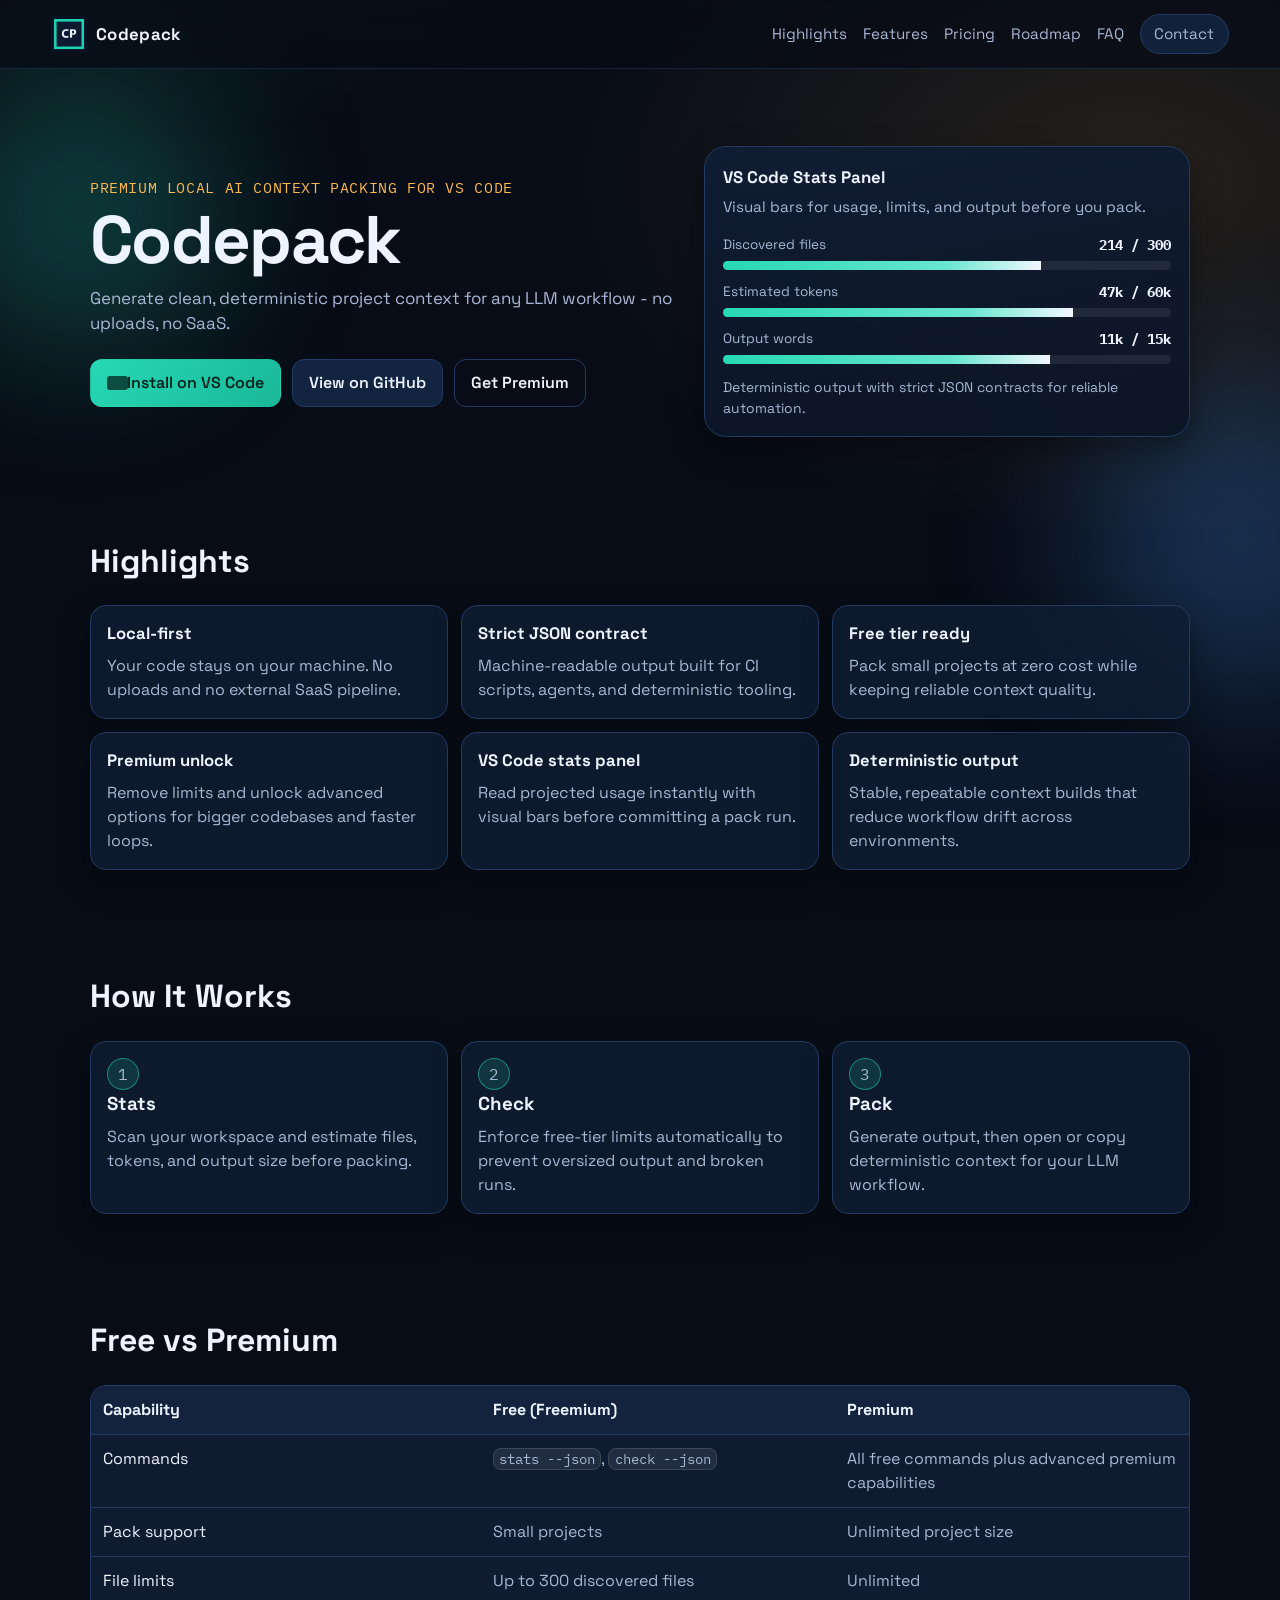
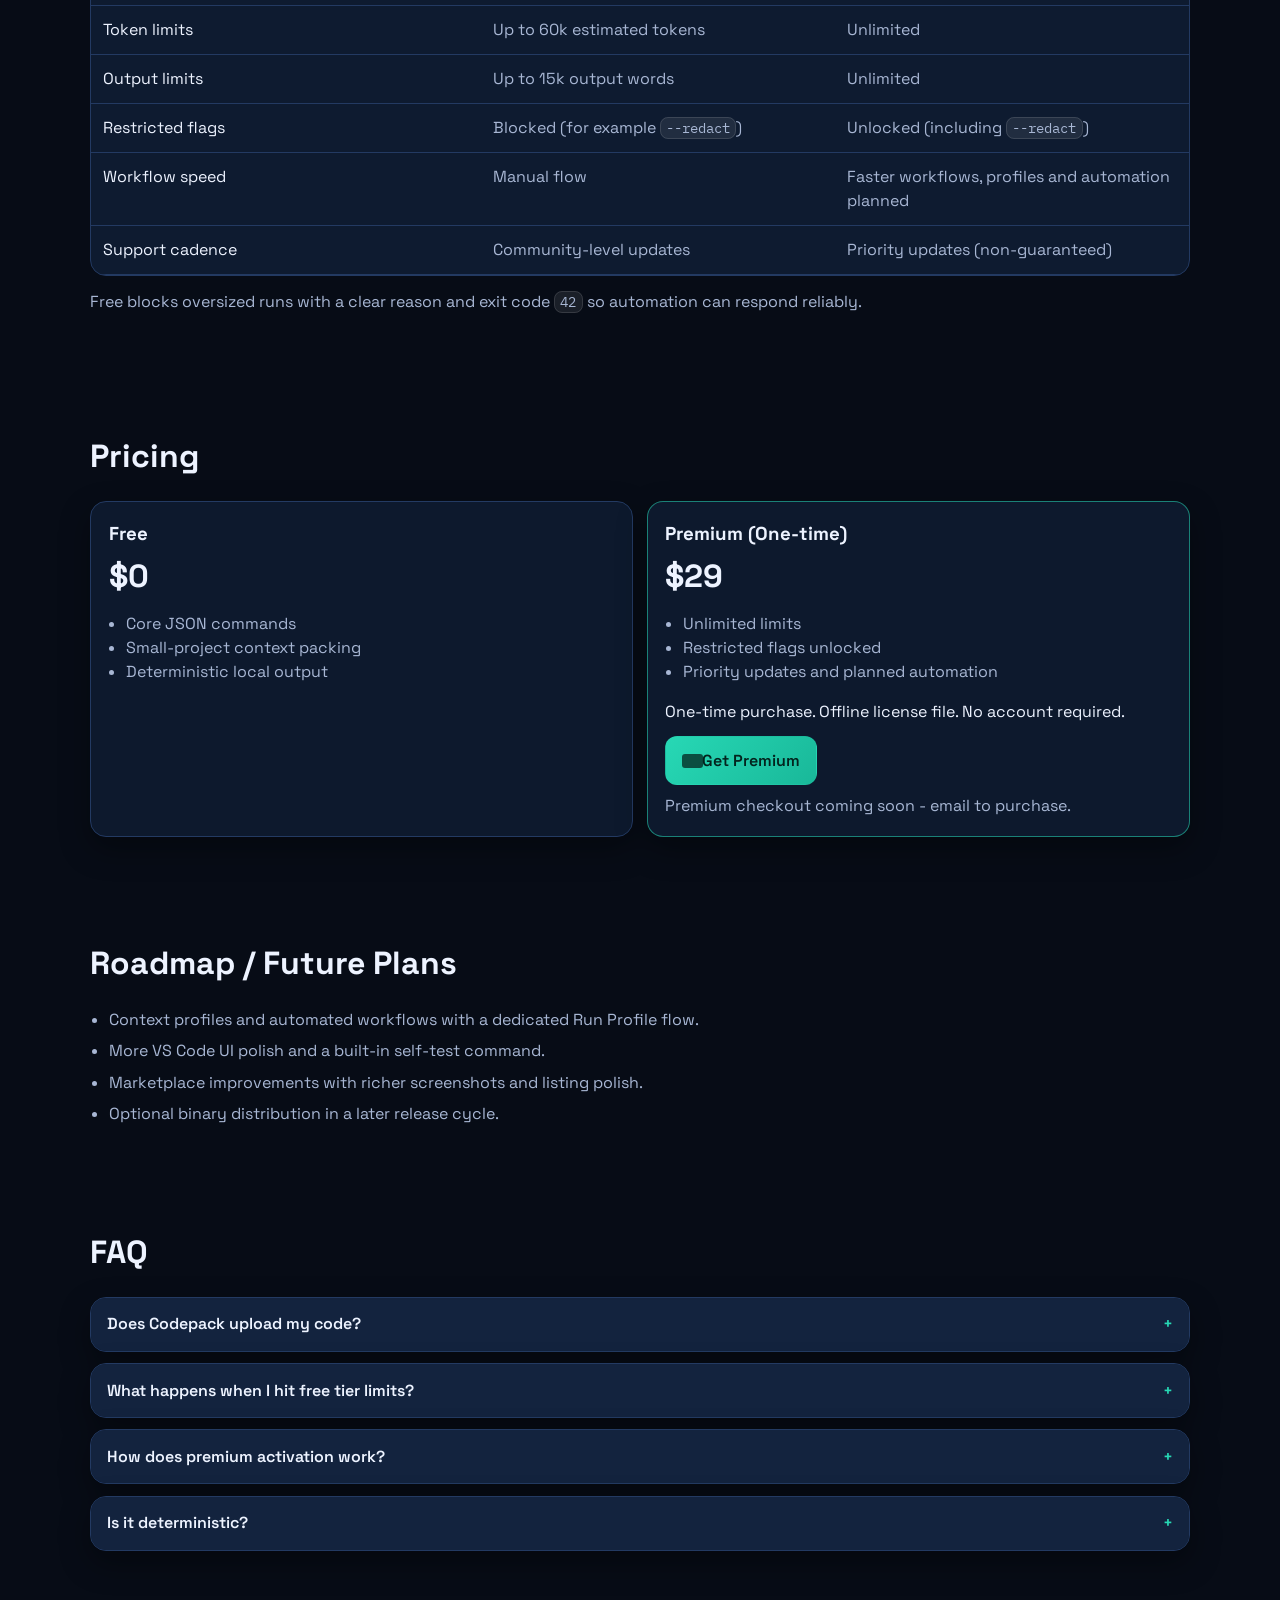
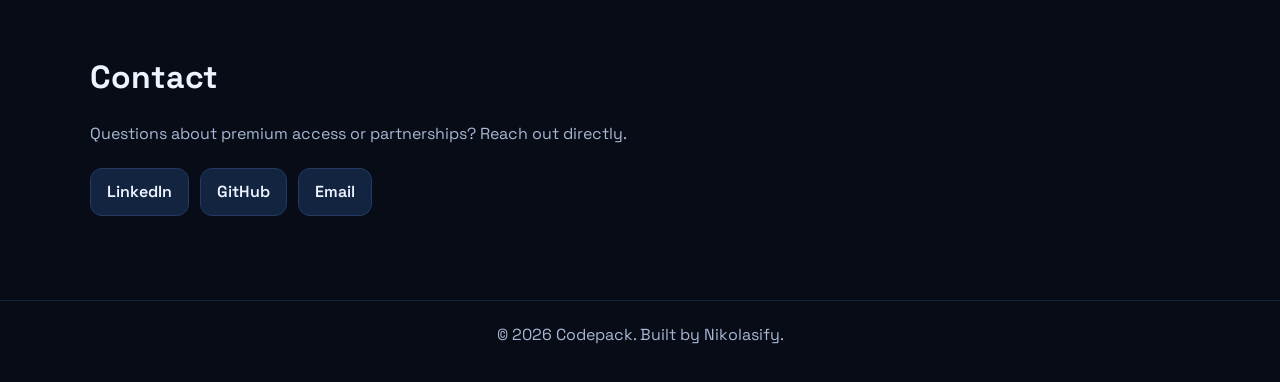
==== index.html @ 04fd418e "feat: initial Codepack landing page" ====
<!doctype html>
<html lang="en">
  <head>
    <meta charset="UTF-8" />
    <meta name="viewport" content="width=device-width, initial-scale=1.0" />
    <title>Codepack - Premium local AI context for VS Code</title>
    <meta
      name="description"
      content="Codepack for VS Code creates clean deterministic AI context locally. No uploads, no SaaS. Start free and unlock premium for unlimited workflows."
    />
    <link rel="canonical" href="https://nikolasifyart.com" />
    <meta property="og:type" content="website" />
    <meta property="og:url" content="https://nikolasifyart.com" />
    <meta property="og:title" content="Codepack - Premium local AI context for VS Code" />
    <meta
      property="og:description"
      content="Generate deterministic project context for any LLM workflow in VS Code. Local-first, automation-friendly, and fast."
    />
    <meta property="og:image" content="https://nikolasifyart.com/assets/og-image.png" />
    <meta name="twitter:card" content="summary_large_image" />
    <meta name="twitter:title" content="Codepack - Premium local AI context for VS Code" />
    <meta
      name="twitter:description"
      content="Premium local AI context packing for VS Code. Free tier available. One-time premium unlock."
    />
    <meta name="twitter:image" content="https://nikolasifyart.com/assets/og-image.png" />
    <link rel="icon" type="image/png" href="/assets/logo.png" />
    <link rel="preconnect" href="https://fonts.googleapis.com" />
    <link rel="preconnect" href="https://fonts.gstatic.com" crossorigin />
    <link
      href="https://fonts.googleapis.com/css2?family=Space+Grotesk:wght@400;500;600;700&family=IBM+Plex+Mono:wght@500;600&display=swap"
      rel="stylesheet"
    />
    <link rel="stylesheet" href="styles.css" />
  </head>
  <body>
    <div class="bg-orb bg-orb-a" aria-hidden="true"></div>
    <div class="bg-orb bg-orb-b" aria-hidden="true"></div>

    <header class="site-header">
      <a class="brand" href="#top" aria-label="Codepack Home">
        <img src="assets/logo.png" alt="Codepack logo" width="36" height="36" />
        <span>Codepack</span>
      </a>
      <nav class="site-nav" aria-label="Primary">
        <a href="#highlights">Highlights</a>
        <a href="#features">Features</a>
        <a href="#pricing">Pricing</a>
        <a href="#roadmap">Roadmap</a>
        <a href="#faq">FAQ</a>
        <a class="nav-cta" href="#contact">Contact</a>
      </nav>
    </header>

    <main id="top">
      <section class="hero container">
        <div>
          <p class="eyebrow">Premium local AI context packing for VS Code</p>
          <h1>Codepack</h1>
          <p class="subtitle">
            Generate clean, deterministic project context for any LLM workflow - no uploads, no SaaS.
          </p>
          <div class="cta-row">
            <a class="btn btn-install" href="https://marketplace.visualstudio.com/" target="_blank" rel="noopener noreferrer">Install on VS Code</a>
            <a class="btn btn-secondary" href="https://github.com/nikolasifyArt/Codepack" target="_blank" rel="noopener noreferrer">View on GitHub</a>
            <a class="btn btn-ghost" href="#pricing">Get Premium</a>
          </div>
        </div>

        <aside class="stats-card" aria-label="Codepack usage panel preview">
          <h2>VS Code Stats Panel</h2>
          <p>Visual bars for usage, limits, and output before you pack.</p>

          <div class="stat-row">
            <div class="stat-meta"><span>Discovered files</span><strong>214 / 300</strong></div>
            <div class="bar"><span style="width: 71%"></span></div>
          </div>
          <div class="stat-row">
            <div class="stat-meta"><span>Estimated tokens</span><strong>47k / 60k</strong></div>
            <div class="bar"><span style="width: 78%"></span></div>
          </div>
          <div class="stat-row">
            <div class="stat-meta"><span>Output words</span><strong>11k / 15k</strong></div>
            <div class="bar"><span style="width: 73%"></span></div>
          </div>
          <div class="panel-note">Deterministic output with strict JSON contracts for reliable automation.</div>
        </aside>
      </section>

      <section id="highlights" class="container section">
        <h2>Highlights</h2>
        <div class="card-grid">
          <article class="card">
            <h3>Local-first</h3>
            <p>Your code stays on your machine. No uploads and no external SaaS pipeline.</p>
          </article>
          <article class="card">
            <h3>Strict JSON contract</h3>
            <p>Machine-readable output built for CI scripts, agents, and deterministic tooling.</p>
          </article>
          <article class="card">
            <h3>Free tier ready</h3>
            <p>Pack small projects at zero cost while keeping reliable context quality.</p>
          </article>
          <article class="card">
            <h3>Premium unlock</h3>
            <p>Remove limits and unlock advanced options for bigger codebases and faster loops.</p>
          </article>
          <article class="card">
            <h3>VS Code stats panel</h3>
            <p>Read projected usage instantly with visual bars before committing a pack run.</p>
          </article>
          <article class="card">
            <h3>Deterministic output</h3>
            <p>Stable, repeatable context builds that reduce workflow drift across environments.</p>
          </article>
        </div>
      </section>

      <section id="how-it-works" class="container section">
        <h2>How It Works</h2>
        <div class="steps">
          <article class="step">
            <p class="step-number">1</p>
            <h3>Stats</h3>
            <p>Scan your workspace and estimate files, tokens, and output size before packing.</p>
          </article>
          <article class="step">
            <p class="step-number">2</p>
            <h3>Check</h3>
            <p>Enforce free-tier limits automatically to prevent oversized output and broken runs.</p>
          </article>
          <article class="step">
            <p class="step-number">3</p>
            <h3>Pack</h3>
            <p>Generate output, then open or copy deterministic context for your LLM workflow.</p>
          </article>
        </div>
      </section>

      <section id="features" class="container section">
        <h2>Free vs Premium</h2>
        <div class="comparison" role="table" aria-label="Codepack plans comparison">
          <div class="comparison-head" role="rowgroup">
            <div role="columnheader">Capability</div>
            <div role="columnheader">Free (Freemium)</div>
            <div role="columnheader">Premium</div>
          </div>
          <div class="comparison-row" role="row">
            <div role="cell">Commands</div>
            <div role="cell"><code>stats --json</code>, <code>check --json</code></div>
            <div role="cell">All free commands plus advanced premium capabilities</div>
          </div>
          <div class="comparison-row" role="row">
            <div role="cell">Pack support</div>
            <div role="cell">Small projects</div>
            <div role="cell">Unlimited project size</div>
          </div>
          <div class="comparison-row" role="row">
            <div role="cell">File limits</div>
            <div role="cell">Up to 300 discovered files</div>
            <div role="cell">Unlimited</div>
          </div>
          <div class="comparison-row" role="row">
            <div role="cell">Token limits</div>
            <div role="cell">Up to 60k estimated tokens</div>
            <div role="cell">Unlimited</div>
          </div>
          <div class="comparison-row" role="row">
            <div role="cell">Output limits</div>
            <div role="cell">Up to 15k output words</div>
            <div role="cell">Unlimited</div>
          </div>
          <div class="comparison-row" role="row">
            <div role="cell">Restricted flags</div>
            <div role="cell">Blocked (for example <code>--redact</code>)</div>
            <div role="cell">Unlocked (including <code>--redact</code>)</div>
          </div>
          <div class="comparison-row" role="row">
            <div role="cell">Workflow speed</div>
            <div role="cell">Manual flow</div>
            <div role="cell">Faster workflows, profiles and automation planned</div>
          </div>
          <div class="comparison-row" role="row">
            <div role="cell">Support cadence</div>
            <div role="cell">Community-level updates</div>
            <div role="cell">Priority updates (non-guaranteed)</div>
          </div>
        </div>
        <p class="feature-note">
          Free blocks oversized runs with a clear reason and exit code <code>42</code> so automation can respond reliably.
        </p>
      </section>

      <section id="pricing" class="container section">
        <h2>Pricing</h2>
        <div class="pricing-grid">
          <article class="pricing-card">
            <h3>Free</h3>
            <p class="price">$0</p>
            <ul>
              <li>Core JSON commands</li>
              <li>Small-project context packing</li>
              <li>Deterministic local output</li>
            </ul>
          </article>
          <article class="pricing-card pricing-card-premium">
            <h3>Premium (One-time)</h3>
            <p class="price">$29</p>
            <ul>
              <li>Unlimited limits</li>
              <li>Restricted flags unlocked</li>
              <li>Priority updates and planned automation</li>
            </ul>
            <p class="pricing-note">One-time purchase. Offline license file. No account required.</p>
            <a class="btn btn-install" href="#contact">Get Premium</a>
            <p class="coming-soon">Premium checkout coming soon - email to purchase.</p>
          </article>
        </div>
      </section>

      <section id="roadmap" class="container section">
        <h2>Roadmap / Future Plans</h2>
        <ul class="roadmap-list">
          <li>Context profiles and automated workflows with a dedicated Run Profile flow.</li>
          <li>More VS Code UI polish and a built-in self-test command.</li>
          <li>Marketplace improvements with richer screenshots and listing polish.</li>
          <li>Optional binary distribution in a later release cycle.</li>
        </ul>
      </section>

      <section id="faq" class="container section">
        <h2>FAQ</h2>
        <div class="faq-list">
          <article class="faq-item">
            <button class="faq-question" aria-expanded="false">Does Codepack upload my code?</button>
            <div class="faq-answer" hidden>
              <p>No. Codepack runs local-only workflows and does not upload project files to a SaaS backend.</p>
            </div>
          </article>
          <article class="faq-item">
            <button class="faq-question" aria-expanded="false">What happens when I hit free tier limits?</button>
            <div class="faq-answer" hidden>
              <p>The run is blocked with a clear reason so you can adjust scope or upgrade to premium.</p>
            </div>
          </article>
          <article class="faq-item">
            <button class="faq-question" aria-expanded="false">How does premium activation work?</button>
            <div class="faq-answer" hidden>
              <p>Premium uses an offline signed license file that activates locally on your machine.</p>
            </div>
          </article>
          <article class="faq-item">
            <button class="faq-question" aria-expanded="false">Is it deterministic?</button>
            <div class="faq-answer" hidden>
              <p>Yes. Codepack focuses on deterministic context output designed for repeatable automation.</p>
            </div>
          </article>
        </div>
      </section>

      <section id="contact" class="container section">
        <h2>Contact</h2>
        <p class="contact-copy">Questions about premium access or partnerships? Reach out directly.</p>
        <div class="cta-row">
          <a class="btn btn-secondary" href="https://www.linkedin.com/in/nikolasifyart/" target="_blank" rel="noopener noreferrer">LinkedIn</a>
          <a class="btn btn-secondary" href="https://github.com/nikolasifyArt" target="_blank" rel="noopener noreferrer">GitHub</a>
          <a class="btn btn-secondary" href="mailto:nikolasify@nikolasifyart.com">Email</a>
        </div>
      </section>
    </main>

    <footer class="site-footer">
      <p>&copy; <span id="year"></span> Codepack. Built by Nikolasify.</p>
    </footer>

    <script src="script.js"></script>
  </body>
</html>
---- styles.css ----
:root {
  --bg: #070c16;
  --bg-soft: #0e1729;
  --panel: #101d34;
  --panel-2: #132440;
  --text: #edf3ff;
  --muted: #a8b7d4;
  --line: #233a62;
  --brand: #27d8b5;
  --brand-strong: #19b899;
  --accent: #ffb84d;
  --shadow: 0 12px 30px rgba(0, 0, 0, 0.35);
  --radius-lg: 22px;
  --radius-md: 16px;
}

* {
  box-sizing: border-box;
}

html {
  scroll-behavior: smooth;
}

body {
  margin: 0;
  min-height: 100vh;
  background:
    radial-gradient(1200px 700px at 12% -10%, rgba(39, 216, 181, 0.17), transparent 70%),
    radial-gradient(800px 500px at 88% 5%, rgba(255, 184, 77, 0.12), transparent 72%),
    var(--bg);
  color: var(--text);
  font-family: "Space Grotesk", "Trebuchet MS", "Segoe UI", sans-serif;
  line-height: 1.5;
}

.bg-orb {
  position: fixed;
  z-index: -1;
  border-radius: 999px;
  filter: blur(80px);
  opacity: 0.25;
}

.bg-orb-a {
  width: 280px;
  height: 280px;
  top: 8%;
  left: -60px;
  background: var(--brand);
}

.bg-orb-b {
  width: 320px;
  height: 320px;
  right: -120px;
  top: 42%;
  background: #4d9fff;
}

img {
  max-width: 100%;
  display: block;
}

a {
  color: inherit;
  text-decoration: none;
}

.container {
  width: min(1100px, 92vw);
  margin: 0 auto;
}

.section {
  padding: 3.2rem 0;
}

.section h2 {
  margin: 0 0 1.3rem;
  font-size: clamp(1.5rem, 2.6vw, 2rem);
}

.site-header {
  position: sticky;
  top: 0;
  backdrop-filter: blur(16px);
  background: rgba(7, 12, 22, 0.72);
  border-bottom: 1px solid rgba(35, 58, 98, 0.55);
  display: flex;
  align-items: center;
  justify-content: space-between;
  padding: 0.9rem 4vw;
  z-index: 40;
}

.brand {
  display: inline-flex;
  align-items: center;
  gap: 0.55rem;
  font-weight: 700;
  letter-spacing: 0.02em;
}

.brand span {
  font-size: 1.05rem;
}

.site-nav {
  display: none;
  gap: 1rem;
  align-items: center;
  font-size: 0.95rem;
}

.site-nav a {
  color: var(--muted);
  transition: color 0.2s ease;
}

.site-nav a:hover,
.site-nav a:focus-visible {
  color: var(--text);
}

.nav-cta {
  padding: 0.46rem 0.85rem;
  border-radius: 999px;
  border: 1px solid var(--line);
  background: rgba(19, 36, 64, 0.9);
}

.hero {
  padding: 4.8rem 0 3rem;
  display: grid;
  gap: 1.7rem;
}

.eyebrow {
  margin: 0;
  color: var(--accent);
  font-size: 0.95rem;
  font-family: "IBM Plex Mono", "Consolas", monospace;
  letter-spacing: 0.04em;
  text-transform: uppercase;
}

h1 {
  margin: 0.35rem 0 0.65rem;
  font-size: clamp(2.2rem, 7vw, 4.2rem);
  line-height: 1.05;
  letter-spacing: -0.025em;
}

.subtitle {
  margin: 0;
  max-width: 55ch;
  color: var(--muted);
  font-size: 1.06rem;
}

.cta-row {
  margin-top: 1.4rem;
  display: flex;
  flex-wrap: wrap;
  gap: 0.7rem;
}

.btn {
  display: inline-flex;
  align-items: center;
  justify-content: center;
  gap: 0.35rem;
  padding: 0.7rem 1rem;
  border-radius: 12px;
  border: 1px solid transparent;
  font-weight: 600;
  transition: transform 0.2s ease, border-color 0.2s ease, background 0.2s ease;
}

.btn:hover,
.btn:focus-visible {
  transform: translateY(-1px);
}

.btn-install {
  background: linear-gradient(130deg, var(--brand), var(--brand-strong));
  color: #03231d;
}

.btn-install::before {
  content: "";
  width: 14px;
  height: 14px;
  border-radius: 3px;
  background: #03231d;
  box-shadow: 7px 0 0 #03231d;
  opacity: 0.75;
}

.btn-secondary {
  background: var(--panel-2);
  border-color: var(--line);
}

.btn-ghost {
  border-color: var(--line);
  color: var(--text);
}

.stats-card {
  border: 1px solid var(--line);
  background: linear-gradient(170deg, rgba(16, 29, 52, 0.95), rgba(11, 21, 37, 0.95));
  border-radius: var(--radius-lg);
  padding: 1.1rem;
  box-shadow: var(--shadow);
}

.stats-card h2 {
  margin: 0;
  font-size: 1.05rem;
}

.stats-card p {
  margin: 0.38rem 0 1rem;
  color: var(--muted);
  font-size: 0.95rem;
}

.stat-row {
  margin-bottom: 0.75rem;
}

.stat-meta {
  display: flex;
  justify-content: space-between;
  gap: 1rem;
  font-size: 0.85rem;
  margin-bottom: 0.36rem;
  color: var(--muted);
}

.stat-meta strong {
  color: var(--text);
  font-family: "IBM Plex Mono", "Consolas", monospace;
}

.bar {
  width: 100%;
  background: rgba(255, 255, 255, 0.08);
  border-radius: 999px;
  overflow: hidden;
  height: 9px;
}

.bar span {
  display: block;
  height: 100%;
  background: linear-gradient(90deg, var(--brand), #67e6cf 70%, #f4f7ff);
}

.panel-note {
  margin-top: 0.8rem;
  color: var(--muted);
  font-size: 0.87rem;
}

.card-grid {
  display: grid;
  grid-template-columns: 1fr;
  gap: 0.85rem;
}

.card,
.step,
.pricing-card,
.faq-item {
  border-radius: var(--radius-md);
  border: 1px solid var(--line);
  background: rgba(16, 29, 52, 0.8);
  box-shadow: var(--shadow);
}

.card {
  padding: 1rem;
}

.card h3 {
  margin: 0 0 0.4rem;
  font-size: 1.04rem;
}

.card p {
  margin: 0;
  color: var(--muted);
}

.steps {
  display: grid;
  gap: 0.85rem;
}

.step {
  padding: 1rem;
}

.step-number {
  width: 32px;
  height: 32px;
  margin: 0 0 0.7rem;
  border-radius: 999px;
  display: grid;
  place-items: center;
  background: rgba(39, 216, 181, 0.15);
  border: 1px solid rgba(39, 216, 181, 0.5);
  color: var(--brand);
  font-family: "IBM Plex Mono", "Consolas", monospace;
}

.step h3 {
  margin: 0 0 0.45rem;
}

.step p {
  margin: 0;
  color: var(--muted);
}

.comparison {
  border: 1px solid var(--line);
  border-radius: var(--radius-md);
  overflow: hidden;
  background: rgba(16, 29, 52, 0.9);
}

.comparison-head,
.comparison-row {
  display: grid;
  grid-template-columns: 1.1fr 1fr 1fr;
}

.comparison-head > div,
.comparison-row > div {
  padding: 0.75rem;
  border-bottom: 1px solid var(--line);
}

.comparison-head {
  font-weight: 700;
  background: rgba(19, 36, 64, 0.95);
}

.comparison-row > div:nth-child(2),
.comparison-row > div:nth-child(3) {
  color: var(--muted);
}

code {
  font-family: "IBM Plex Mono", "Consolas", monospace;
  font-size: 0.88em;
  background: rgba(255, 255, 255, 0.08);
  border: 1px solid rgba(255, 255, 255, 0.12);
  border-radius: 8px;
  padding: 0.05rem 0.34rem;
}

.feature-note {
  margin-top: 0.85rem;
  color: var(--muted);
}

.pricing-grid {
  display: grid;
  gap: 0.85rem;
}

.pricing-card {
  padding: 1.1rem;
}

.pricing-card h3 {
  margin: 0;
}

.price {
  margin: 0.3rem 0 0.7rem;
  font-size: 2rem;
  font-weight: 700;
}

.pricing-card ul {
  margin: 0;
  padding-left: 1.1rem;
  color: var(--muted);
}

.pricing-note {
  color: var(--text);
  margin-top: 1rem;
  margin-bottom: 0.8rem;
}

.pricing-card-premium {
  border-color: rgba(39, 216, 181, 0.55);
}

.coming-soon {
  margin-top: 0.6rem;
  margin-bottom: 0;
  color: var(--muted);
}

.roadmap-list {
  margin: 0;
  padding-left: 1.2rem;
  color: var(--muted);
}

.roadmap-list li + li {
  margin-top: 0.45rem;
}

.faq-list {
  display: grid;
  gap: 0.72rem;
}

.faq-item {
  overflow: hidden;
}

.faq-question {
  width: 100%;
  border: 0;
  background: rgba(19, 36, 64, 0.95);
  color: var(--text);
  text-align: left;
  padding: 0.9rem 1rem;
  font: inherit;
  font-weight: 600;
  cursor: pointer;
}

.faq-question::after {
  content: "+";
  float: right;
  color: var(--brand);
  transition: transform 0.2s ease;
}

.faq-question[aria-expanded="true"]::after {
  transform: rotate(45deg);
}

.faq-answer {
  padding: 0 1rem 0.95rem;
  color: var(--muted);
}

.faq-answer p {
  margin: 0;
}

.contact-copy {
  margin: 0;
  color: var(--muted);
}

.site-footer {
  border-top: 1px solid rgba(35, 58, 98, 0.55);
  margin-top: 2rem;
  padding: 1.4rem 4vw 2.2rem;
  color: var(--muted);
}

.site-footer p {
  margin: 0;
  text-align: center;
}

@media (min-width: 760px) {
  .site-nav {
    display: flex;
  }

  .hero {
    grid-template-columns: 1.1fr 0.9fr;
    align-items: center;
    gap: 1.3rem;
  }

  .card-grid {
    grid-template-columns: repeat(2, minmax(0, 1fr));
  }

  .steps {
    grid-template-columns: repeat(3, minmax(0, 1fr));
  }

  .pricing-grid {
    grid-template-columns: repeat(2, minmax(0, 1fr));
  }
}

@media (min-width: 1024px) {
  .card-grid {
    grid-template-columns: repeat(3, minmax(0, 1fr));
  }
}
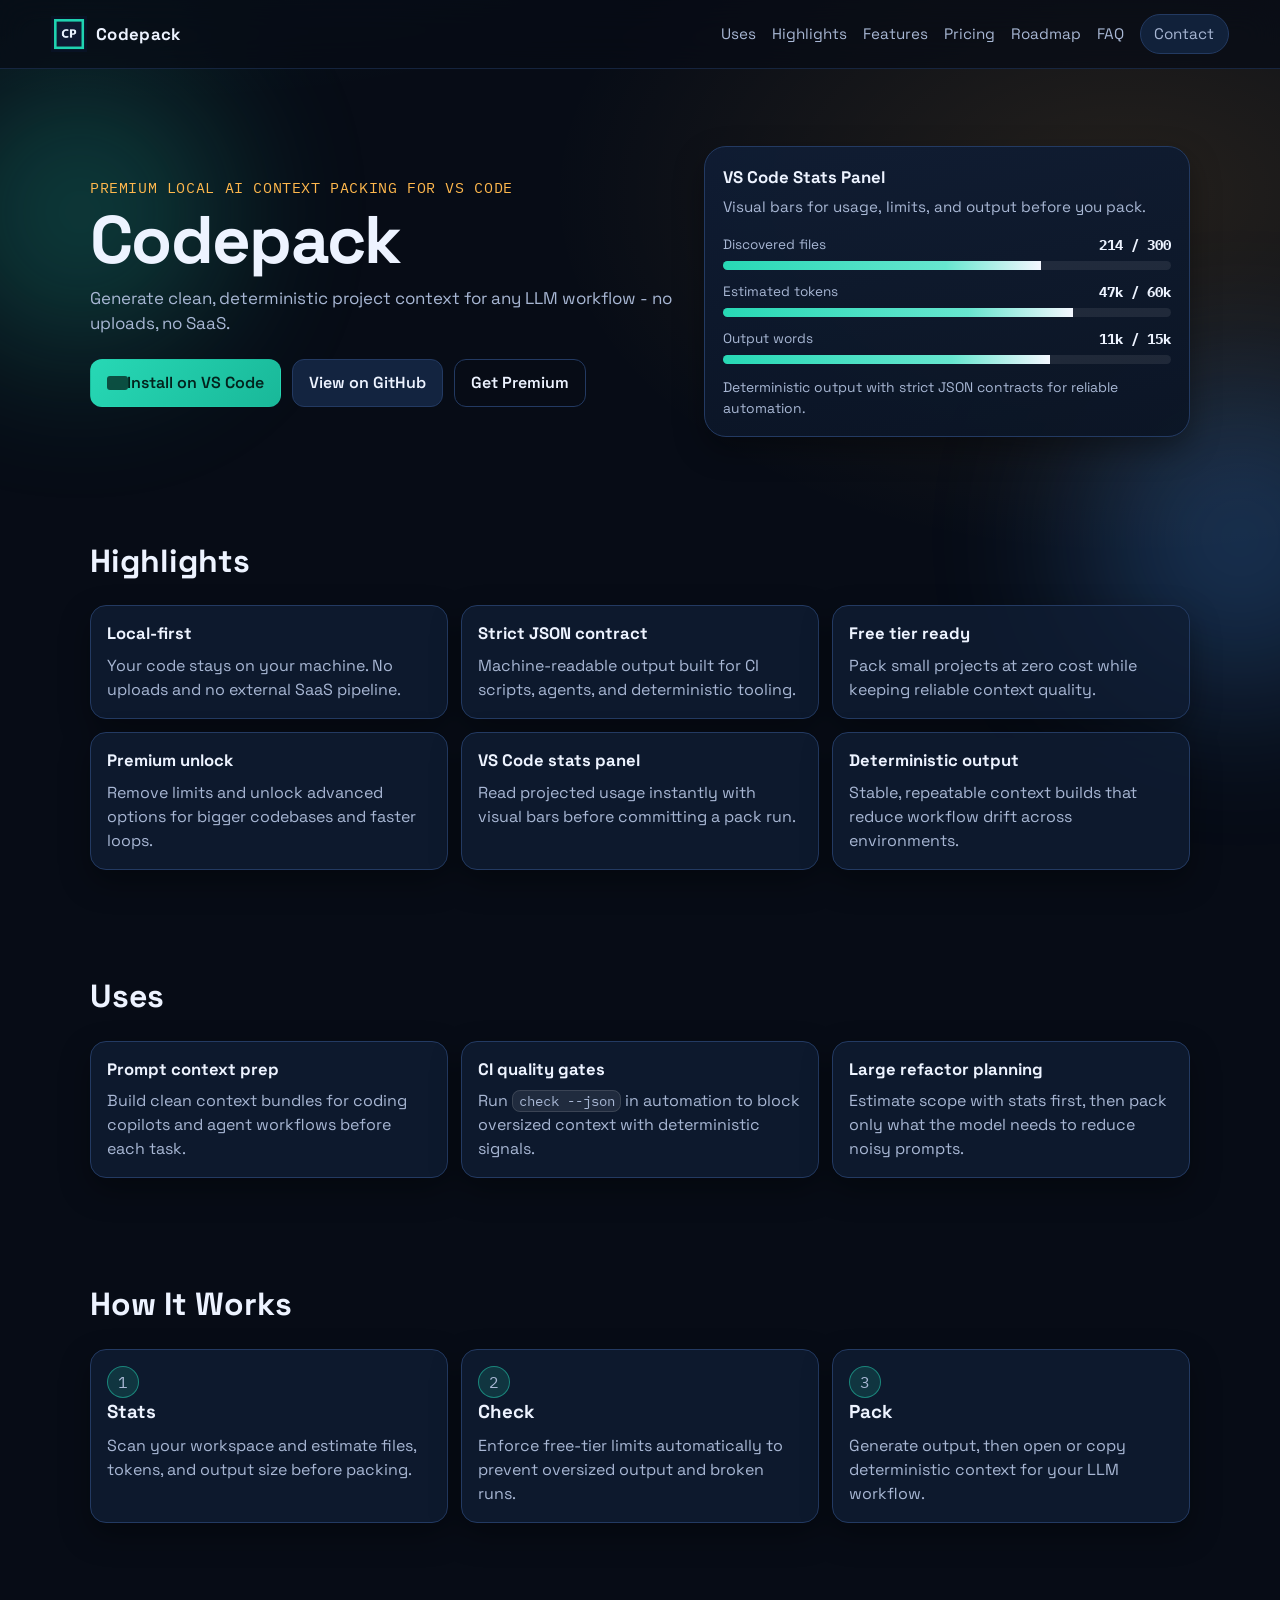
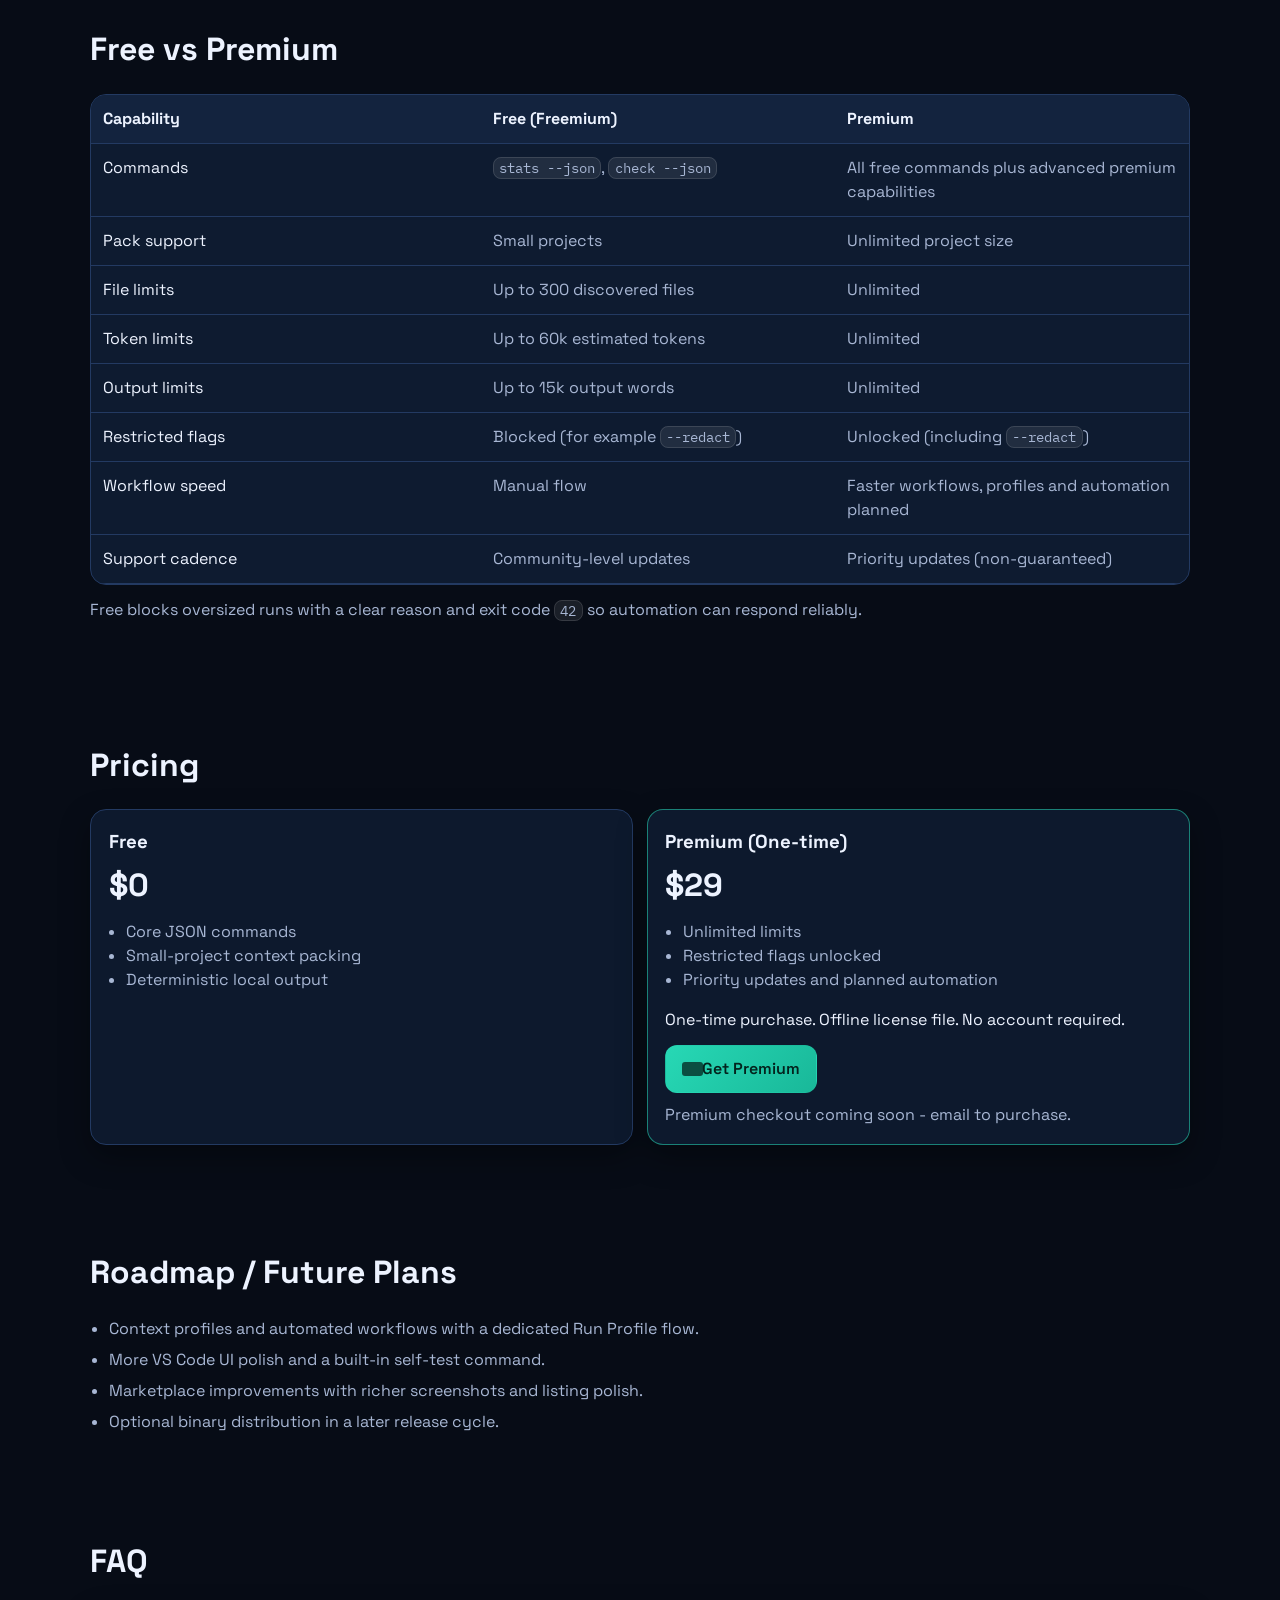
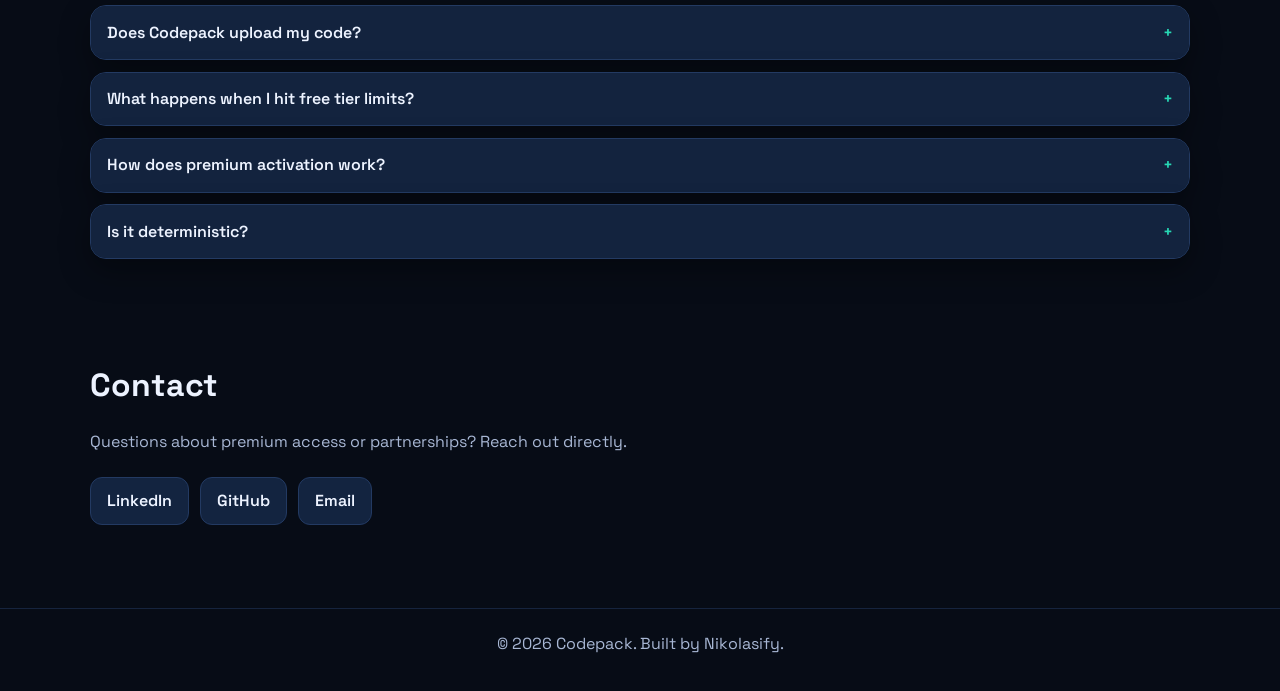
==== commit 0bad83aa: "feat: add explicit uses section to landing page" ====
--- a/index.html
+++ b/index.html
@@ -43,6 +43,7 @@
         <span>Codepack</span>
       </a>
       <nav class="site-nav" aria-label="Primary">
+        <a href="#uses">Uses</a>
         <a href="#highlights">Highlights</a>
         <a href="#features">Features</a>
         <a href="#pricing">Pricing</a>
@@ -117,6 +118,24 @@
         </div>
       </section>
 
+      <section id="uses" class="container section">
+        <h2>Uses</h2>
+        <div class="card-grid">
+          <article class="card">
+            <h3>Prompt context prep</h3>
+            <p>Build clean context bundles for coding copilots and agent workflows before each task.</p>
+          </article>
+          <article class="card">
+            <h3>CI quality gates</h3>
+            <p>Run <code>check --json</code> in automation to block oversized context with deterministic signals.</p>
+          </article>
+          <article class="card">
+            <h3>Large refactor planning</h3>
+            <p>Estimate scope with stats first, then pack only what the model needs to reduce noisy prompts.</p>
+          </article>
+        </div>
+      </section>
+
       <section id="how-it-works" class="container section">
         <h2>How It Works</h2>
         <div class="steps">
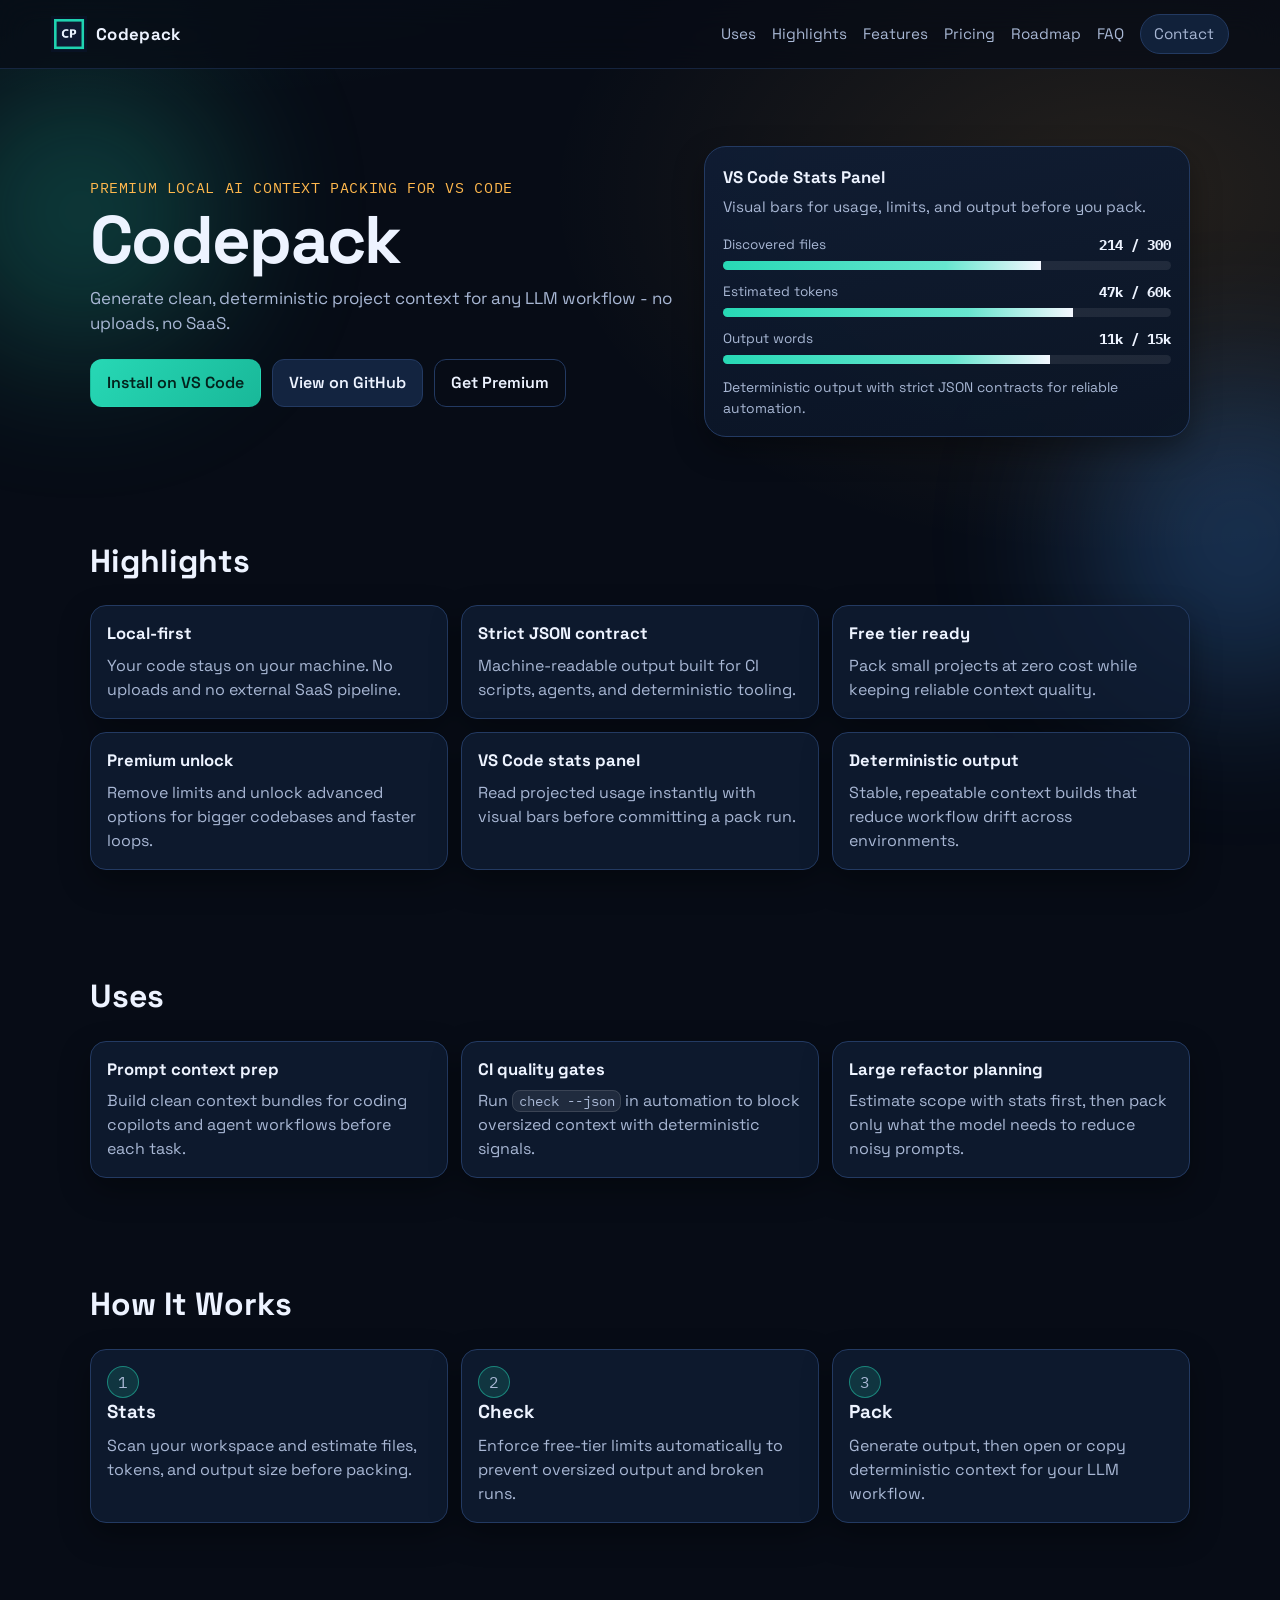
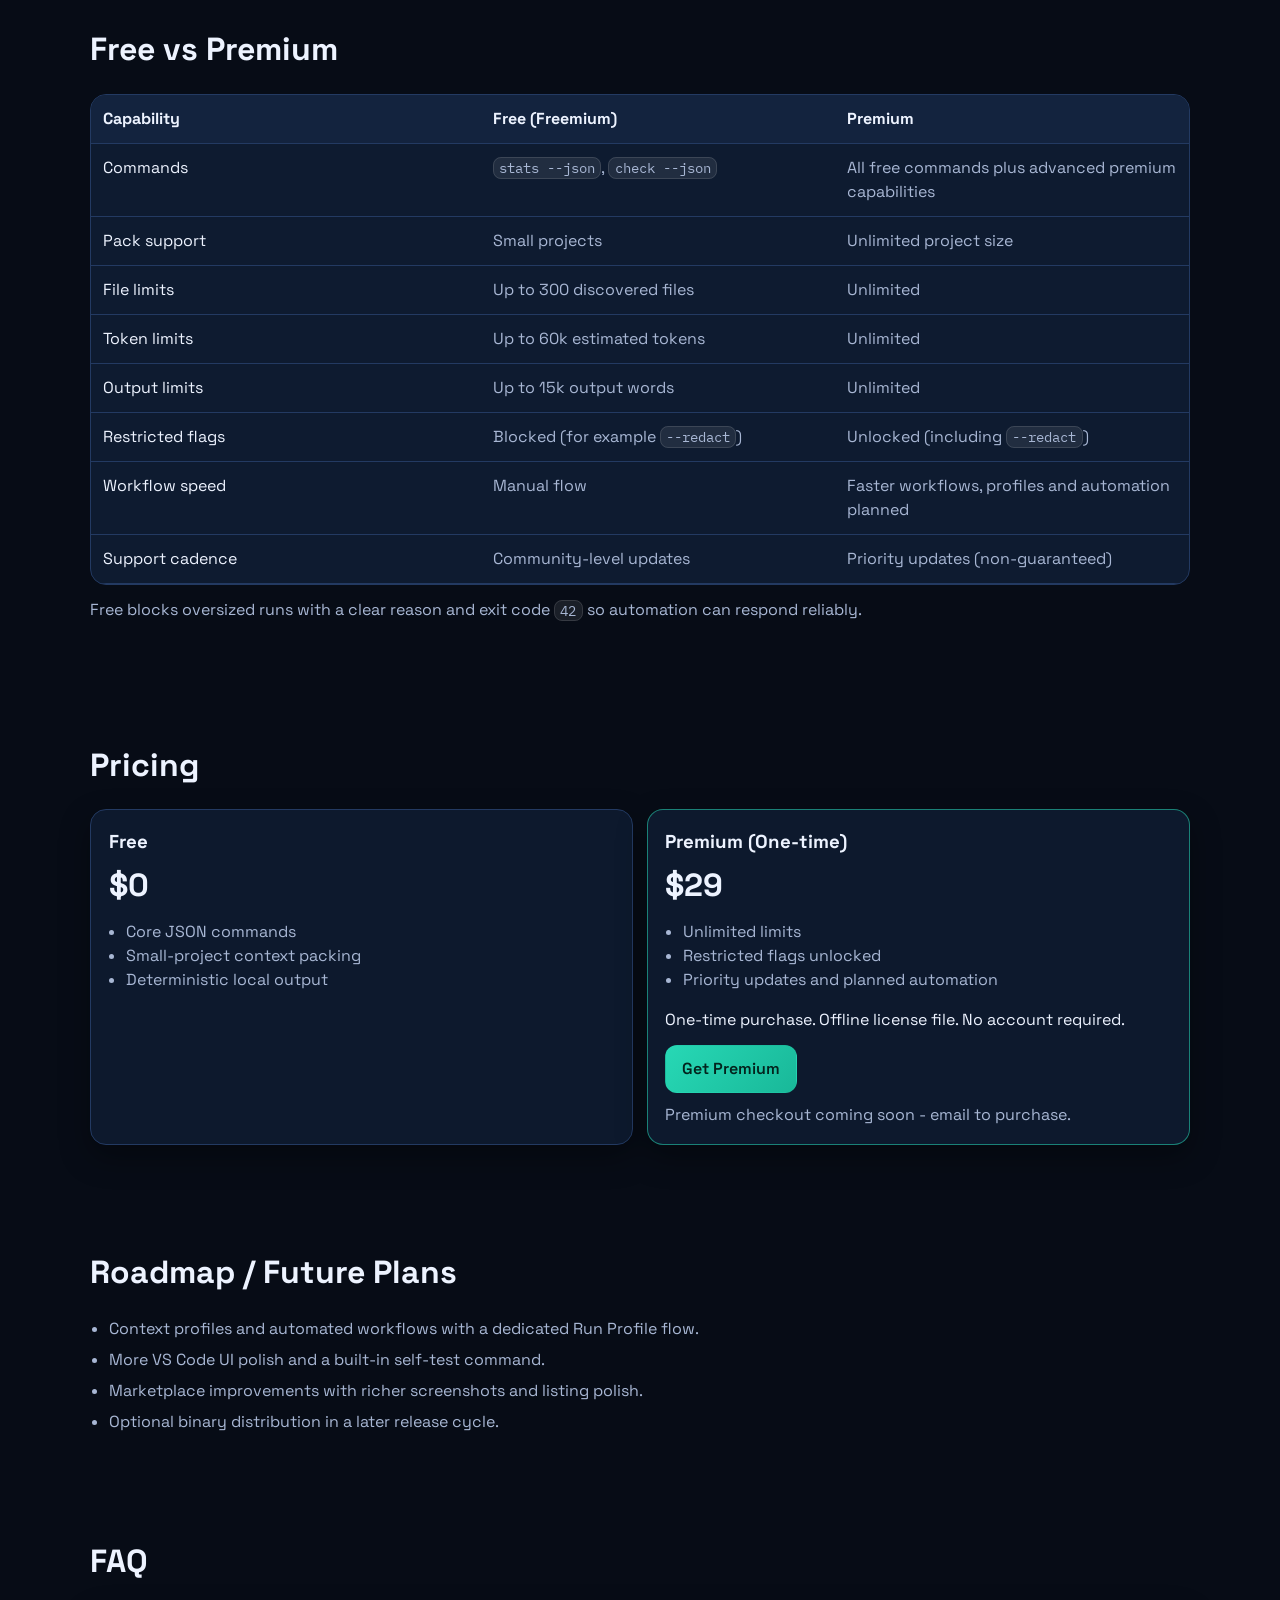
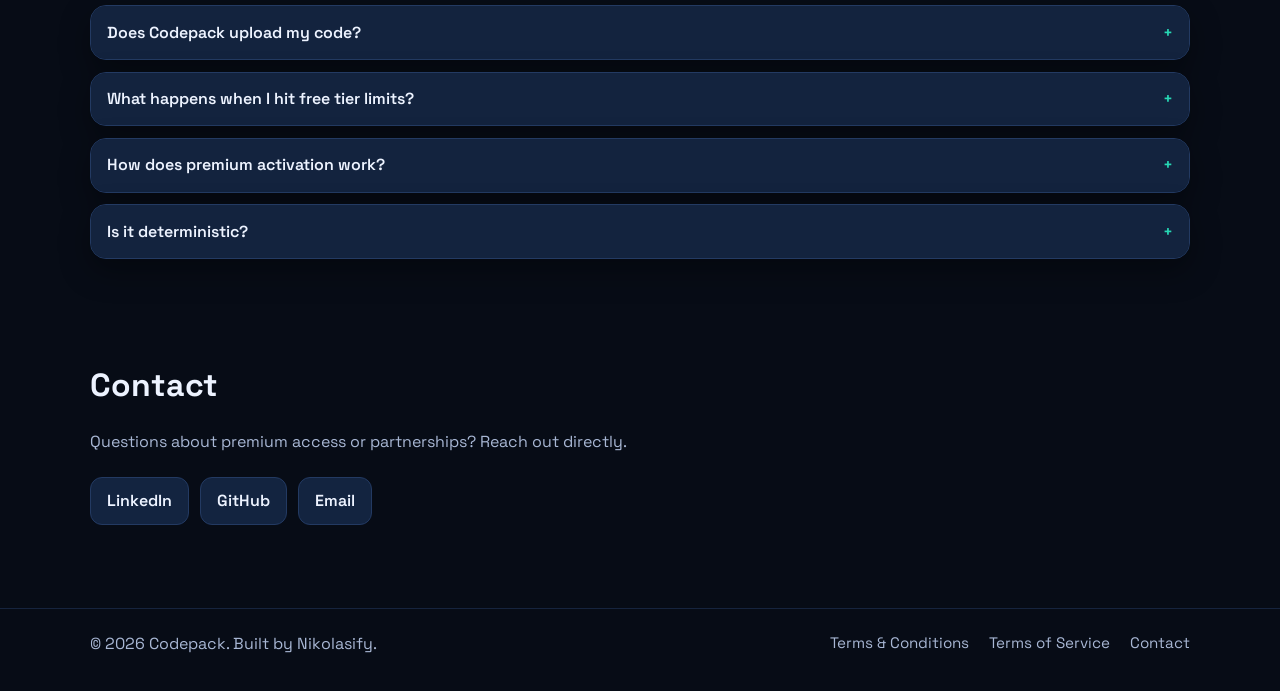
==== commit a3165aa1: "feat: add legal policy pages" ====
--- a/index.html
+++ b/index.html
@@ -290,7 +290,14 @@
     </main>
 
     <footer class="site-footer">
-      <p>&copy; <span id="year"></span> Codepack. Built by Nikolasify.</p>
+      <div class="site-footer-inner container">
+        <p>&copy; <span id="year"></span> Codepack. Built by Nikolasify.</p>
+        <nav class="footer-links" aria-label="Legal">
+          <a href="/terms-and-conditions/">Terms &amp; Conditions</a>
+          <a href="/terms-of-service/">Terms of Service</a>
+          <a href="#contact">Contact</a>
+        </nav>
+      </div>
     </footer>
 
     <script src="script.js"></script>
--- a/styles.css
+++ b/styles.css
@@ -189,16 +189,6 @@
   color: #03231d;
 }
 
-.btn-install::before {
-  content: "";
-  width: 14px;
-  height: 14px;
-  border-radius: 3px;
-  background: #03231d;
-  box-shadow: 7px 0 0 #03231d;
-  opacity: 0.75;
-}
-
 .btn-secondary {
   background: var(--panel-2);
   border-color: var(--line);
@@ -474,9 +464,158 @@
   color: var(--muted);
 }
 
+.site-footer-inner {
+  display: flex;
+  flex-direction: column;
+  gap: 0.85rem;
+  align-items: center;
+}
+
 .site-footer p {
   margin: 0;
   text-align: center;
+}
+
+.footer-links {
+  display: flex;
+  flex-wrap: wrap;
+  justify-content: center;
+  gap: 0.85rem 1.25rem;
+  font-size: 0.95rem;
+}
+
+.footer-links a {
+  color: var(--muted);
+  transition: color 0.2s ease;
+}
+
+.footer-links a:hover,
+.footer-links a:focus-visible {
+  color: var(--text);
+}
+
+.legal-page {
+  padding: 3.2rem 0 4rem;
+}
+
+.legal-hero,
+.legal-toc,
+.legal-card {
+  border-radius: var(--radius-lg);
+  border: 1px solid var(--line);
+  background: rgba(16, 29, 52, 0.84);
+  box-shadow: var(--shadow);
+}
+
+.legal-hero {
+  padding: 1.5rem;
+  margin-bottom: 1.4rem;
+}
+
+.legal-meta {
+  display: flex;
+  flex-wrap: wrap;
+  gap: 0.55rem 1rem;
+  margin-top: 1rem;
+  color: var(--muted);
+  font-size: 0.92rem;
+}
+
+.legal-shell {
+  display: grid;
+  gap: 1rem;
+}
+
+.legal-toc {
+  padding: 1.1rem;
+  align-self: start;
+}
+
+.legal-toc h2 {
+  margin: 0 0 0.8rem;
+  font-size: 1.05rem;
+}
+
+.toc-list {
+  margin: 0;
+  padding-left: 1.1rem;
+  color: var(--muted);
+}
+
+.toc-list li + li {
+  margin-top: 0.45rem;
+}
+
+.toc-list a:hover,
+.toc-list a:focus-visible {
+  color: var(--text);
+}
+
+.legal-content {
+  display: grid;
+  gap: 1rem;
+}
+
+.legal-card {
+  padding: 1.25rem;
+}
+
+.legal-card h2 {
+  margin: 0 0 0.7rem;
+  font-size: clamp(1.3rem, 2.2vw, 1.75rem);
+}
+
+.legal-card h3 {
+  margin: 1.1rem 0 0.45rem;
+  font-size: 1.02rem;
+}
+
+.legal-card p,
+.legal-card li {
+  color: var(--muted);
+}
+
+.legal-card p {
+  margin: 0.45rem 0 0;
+}
+
+.legal-card ul,
+.legal-card ol {
+  margin: 0.8rem 0 0;
+  padding-left: 1.2rem;
+}
+
+.legal-card li + li {
+  margin-top: 0.45rem;
+}
+
+.legal-note {
+  margin-top: 0.9rem;
+  padding: 0.85rem 0.95rem;
+  border-radius: 14px;
+  border: 1px solid rgba(39, 216, 181, 0.35);
+  background: rgba(39, 216, 181, 0.08);
+  color: var(--text);
+}
+
+.legal-inline-list {
+  display: grid;
+  gap: 0.8rem;
+}
+
+.legal-inline-list strong {
+  display: block;
+  margin-bottom: 0.2rem;
+  color: var(--text);
+}
+
+.legal-contact-list {
+  list-style: none;
+  padding-left: 0;
+}
+
+.legal-contact-list li {
+  margin: 0;
 }
 
 @media (min-width: 760px) {
@@ -501,6 +640,27 @@
   .pricing-grid {
     grid-template-columns: repeat(2, minmax(0, 1fr));
   }
+
+  .site-footer-inner {
+    flex-direction: row;
+    justify-content: space-between;
+  }
+
+  .site-footer p {
+    text-align: left;
+  }
+}
+
+@media (min-width: 960px) {
+  .legal-shell {
+    grid-template-columns: minmax(240px, 0.34fr) minmax(0, 1fr);
+    align-items: start;
+  }
+
+  .legal-toc {
+    position: sticky;
+    top: 5.7rem;
+  }
 }
 
 @media (min-width: 1024px) {
